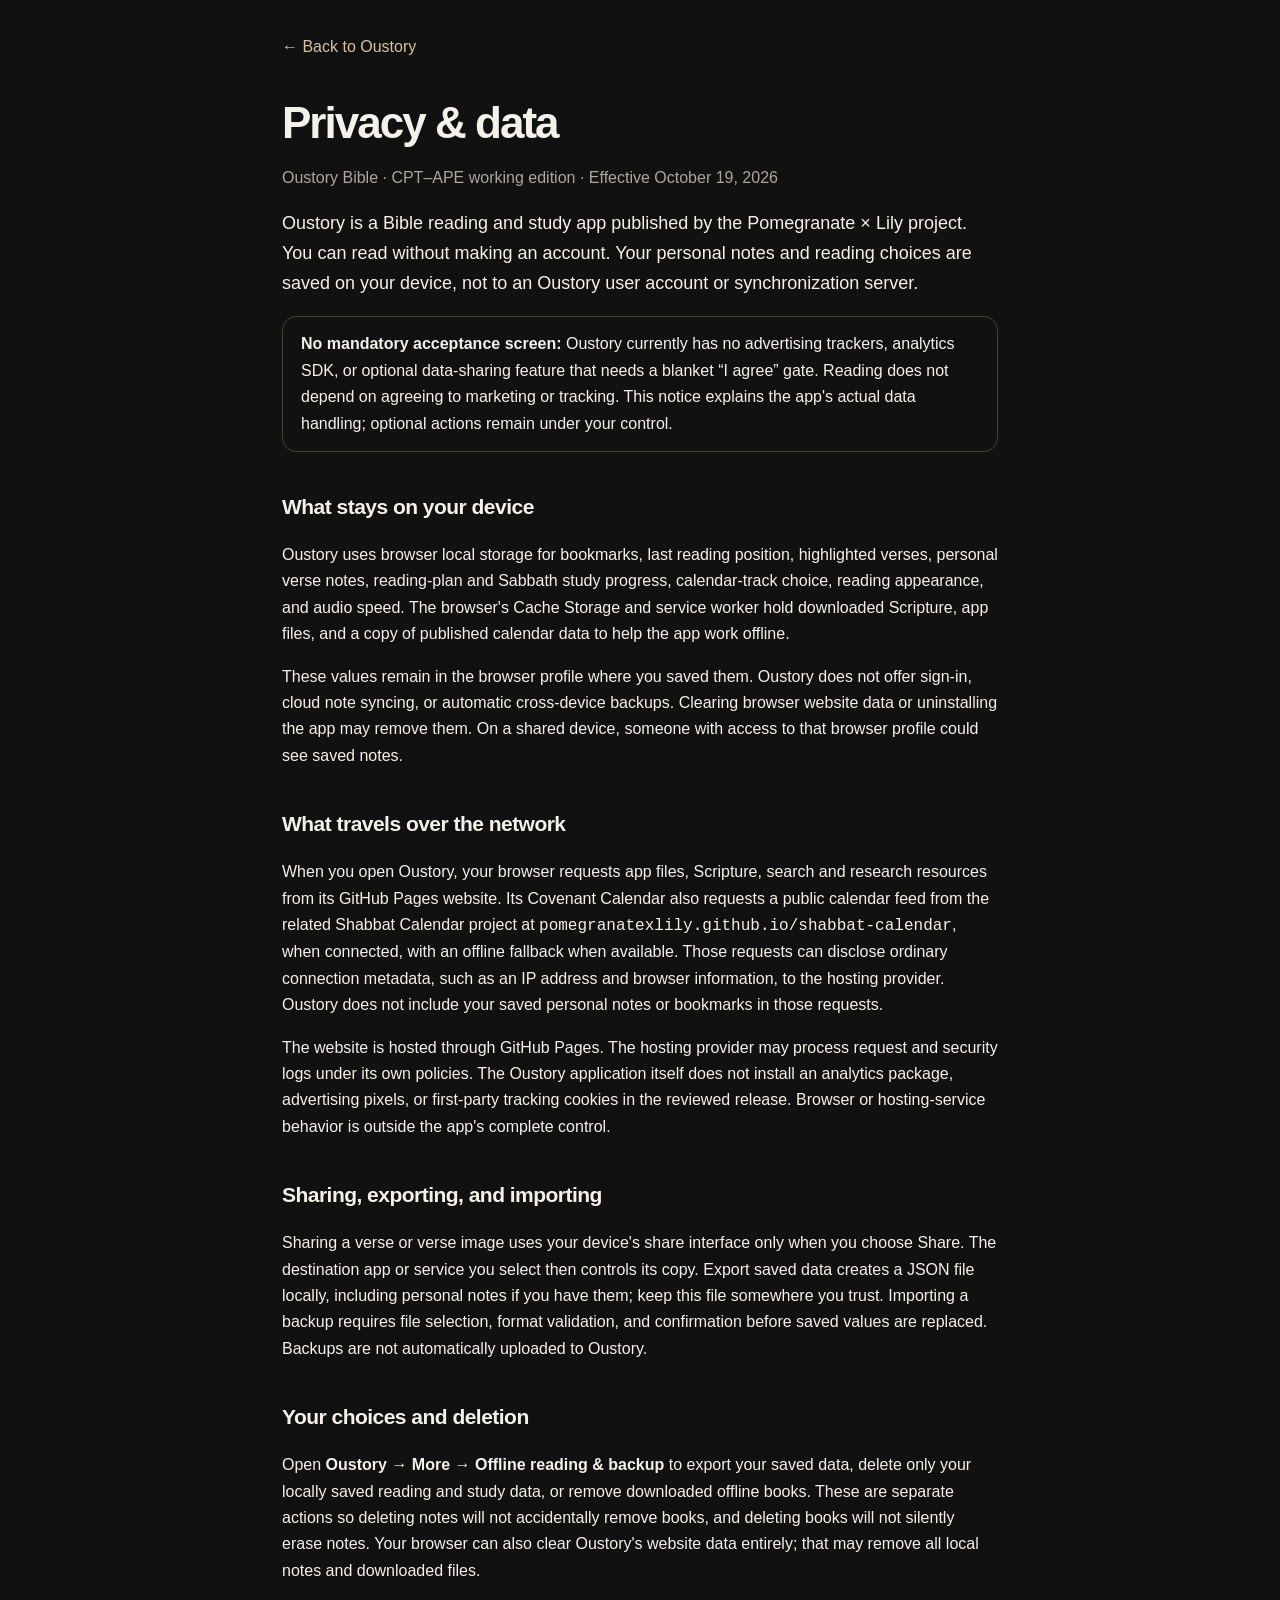
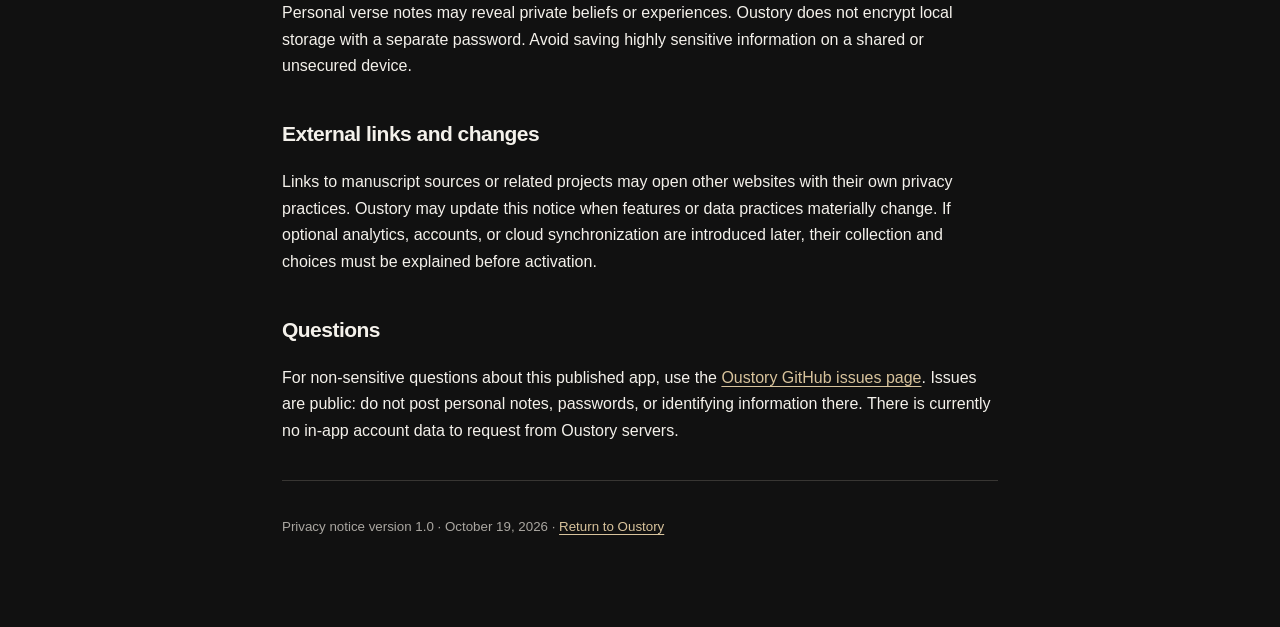
==== privacy.html @ 7c0a4c0f "Publish Oustory privacy notice covering device storage, hosting, calendar and user controls" ====
<!doctype html>
<html lang="en">
<head>
<meta charset="utf-8">
<meta name="viewport" content="width=device-width,initial-scale=1">
<meta name="theme-color" content="#111111">
<meta name="referrer" content="no-referrer">
<meta http-equiv="Content-Security-Policy" content="default-src 'self'; script-src 'self'; style-src 'self' 'unsafe-inline'; img-src 'self' data: blob:; font-src 'self'; connect-src 'self' https://pomegranatexlily.github.io; object-src 'none'; base-uri 'none'; form-action 'self'; frame-src 'none'">
<title>Privacy &amp; Data — Oustory Bible</title>
<meta name="description" content="How Oustory Bible stores reading progress, notes, downloads, and backups on your device.">
<style>
:root{color-scheme:dark;font-family:-apple-system,BlinkMacSystemFont,"Segoe UI",sans-serif;background:#111;color:#f4f1eb}
*{box-sizing:border-box}body{margin:0;line-height:1.65}main{max-width:760px;margin:auto;padding:24px 22px 88px}
a{color:#d8c39c;text-underline-offset:3px}a:hover{color:white}a:focus-visible{outline:2px solid #d8c39c;outline-offset:4px}
.back{display:inline-flex;padding:10px 0;min-height:44px;align-items:center;text-decoration:none;color:#d8c39c}
h1{font-size:clamp(30px,6vw,44px);line-height:1.15;letter-spacing:-.045em;margin:28px 0 14px}
h2{font-size:21px;letter-spacing:-.025em;margin-top:38px}p,li{font-size:16px}ul{padding-left:25px}
.subtitle,small{color:#aaa7a1}.lede{font-size:18px}.callout{padding:14px 18px;border:1px solid #45413b;border-radius:14px}
footer{padding-top:32px;color:#aaa7a1;border-top:1px solid #383633;margin-top:36px}
</style>
</head>
<body>
<main>
<a class="back" href="./">← Back to Oustory</a>
<h1>Privacy &amp; data</h1>
<p class="subtitle">Oustory Bible · CPT–APE working edition · Effective October 19, 2026</p>
<p class="lede">Oustory is a Bible reading and study app published by the Pomegranate × Lily project. You can read without making an account. Your personal notes and reading choices are saved on your device, not to an Oustory user account or synchronization server.</p>
<p class="callout"><strong>No mandatory acceptance screen:</strong> Oustory currently has no advertising trackers, analytics SDK, or optional data-sharing feature that needs a blanket “I agree” gate. Reading does not depend on agreeing to marketing or tracking. This notice explains the app's actual data handling; optional actions remain under your control.</p>
<h2>What stays on your device</h2>
<p>Oustory uses browser local storage for bookmarks, last reading position, highlighted verses, personal verse notes, reading-plan and Sabbath study progress, calendar-track choice, reading appearance, and audio speed. The browser's Cache Storage and service worker hold downloaded Scripture, app files, and a copy of published calendar data to help the app work offline.</p>
<p>These values remain in the browser profile where you saved them. Oustory does not offer sign-in, cloud note syncing, or automatic cross-device backups. Clearing browser website data or uninstalling the app may remove them. On a shared device, someone with access to that browser profile could see saved notes.</p>
<h2>What travels over the network</h2>
<p>When you open Oustory, your browser requests app files, Scripture, search and research resources from its GitHub Pages website. Its Covenant Calendar also requests a public calendar feed from the related Shabbat Calendar project at <code>pomegranatexlily.github.io/shabbat-calendar</code>, when connected, with an offline fallback when available. Those requests can disclose ordinary connection metadata, such as an IP address and browser information, to the hosting provider. Oustory does not include your saved personal notes or bookmarks in those requests.</p>
<p>The website is hosted through GitHub Pages. The hosting provider may process request and security logs under its own policies. The Oustory application itself does not install an analytics package, advertising pixels, or first-party tracking cookies in the reviewed release. Browser or hosting-service behavior is outside the app's complete control.</p>
<h2>Sharing, exporting, and importing</h2>
<p>Sharing a verse or verse image uses your device's share interface only when you choose Share. The destination app or service you select then controls its copy. Export saved data creates a JSON file locally, including personal notes if you have them; keep this file somewhere you trust. Importing a backup requires file selection, format validation, and confirmation before saved values are replaced. Backups are not automatically uploaded to Oustory.</p>
<h2>Your choices and deletion</h2>
<p>Open <strong>Oustory → More → Offline reading &amp; backup</strong> to export your saved data, delete only your locally saved reading and study data, or remove downloaded offline books. These are separate actions so deleting notes will not accidentally remove books, and deleting books will not silently erase notes. Your browser can also clear Oustory's website data entirely; that may remove all local notes and downloaded files.</p>
<p>Personal verse notes may reveal private beliefs or experiences. Oustory does not encrypt local storage with a separate password. Avoid saving highly sensitive information on a shared or unsecured device.</p>
<h2>External links and changes</h2>
<p>Links to manuscript sources or related projects may open other websites with their own privacy practices. Oustory may update this notice when features or data practices materially change. If optional analytics, accounts, or cloud synchronization are introduced later, their collection and choices must be explained before activation.</p>
<h2>Questions</h2>
<p>For non-sensitive questions about this published app, use the <a href="https://github.com/pomegranatexlily/cpt-bible-app/issues" target="_blank" rel="noopener noreferrer">Oustory GitHub issues page</a>. Issues are public: do not post personal notes, passwords, or identifying information there. There is currently no in-app account data to request from Oustory servers.</p>
<footer><small>Privacy notice version 1.0 · October 19, 2026 · <a href="./">Return to Oustory</a></small></footer>
</main>
</body>
</html>
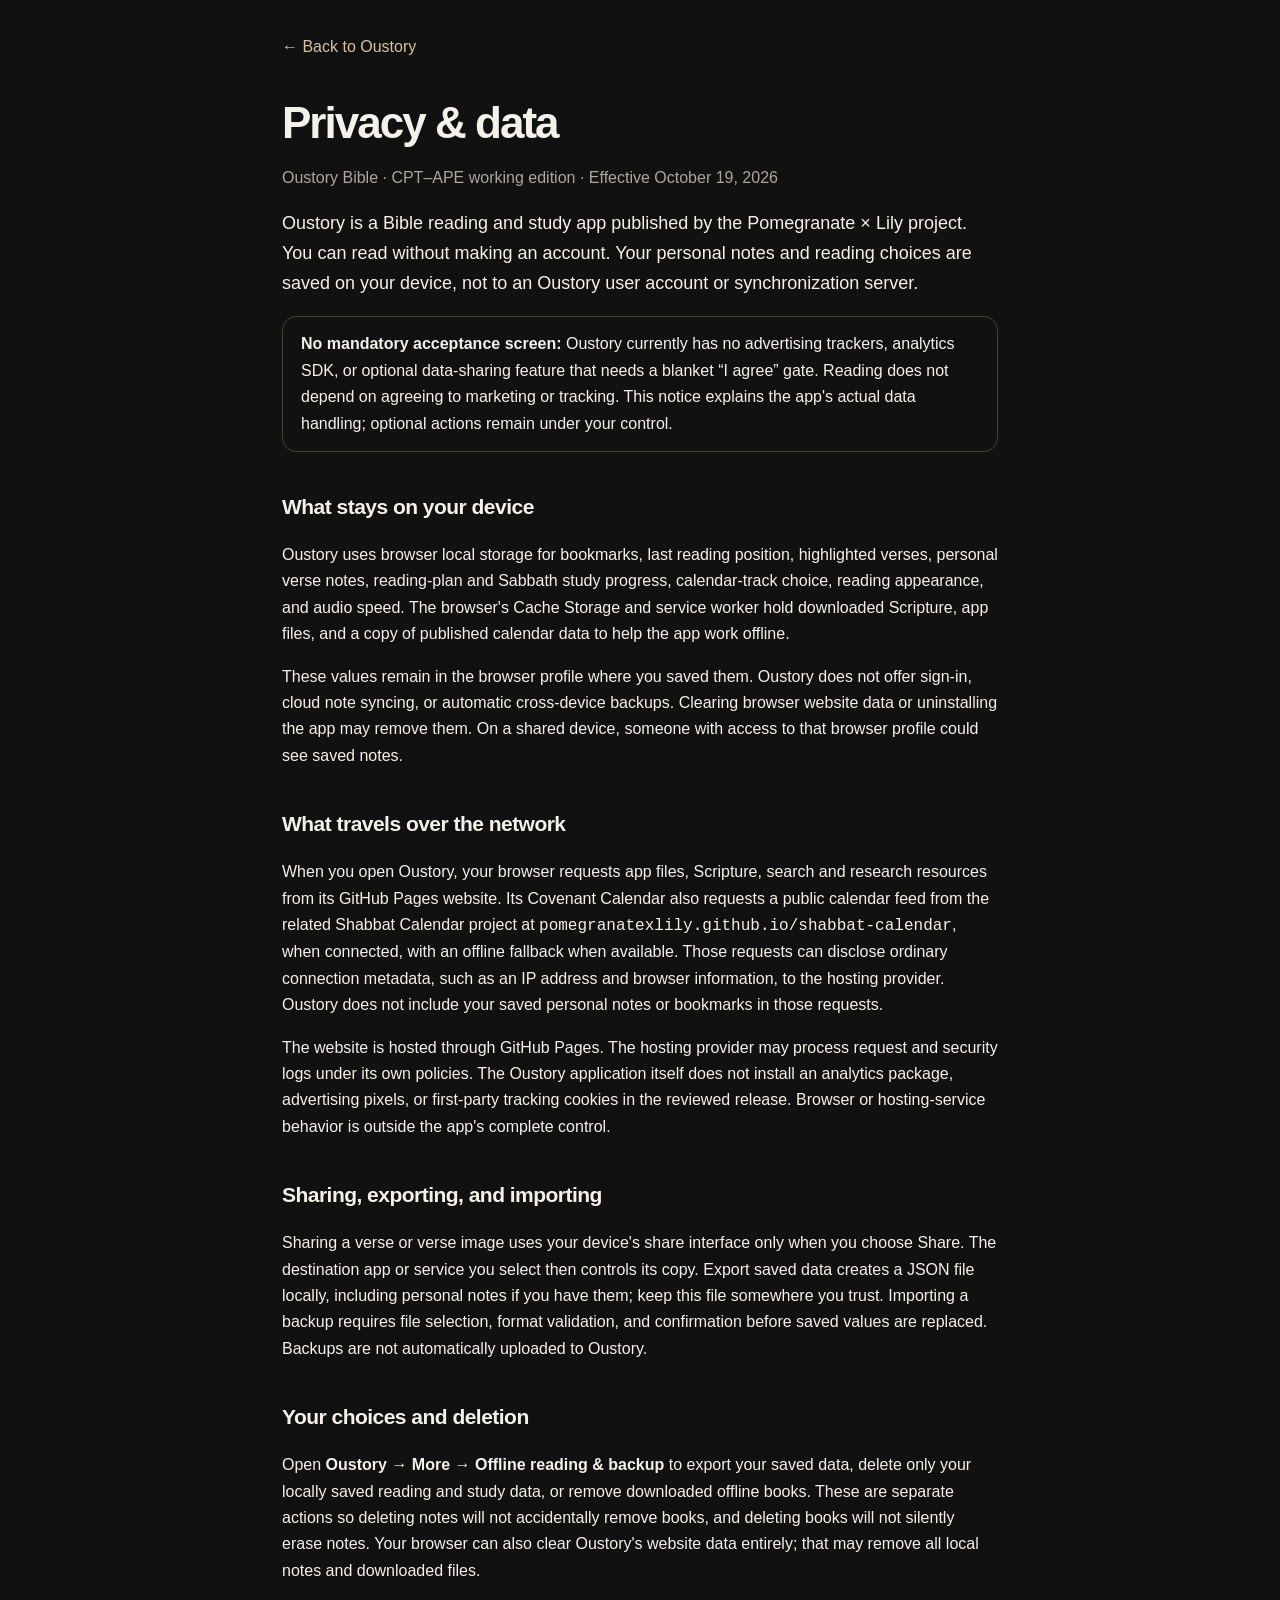
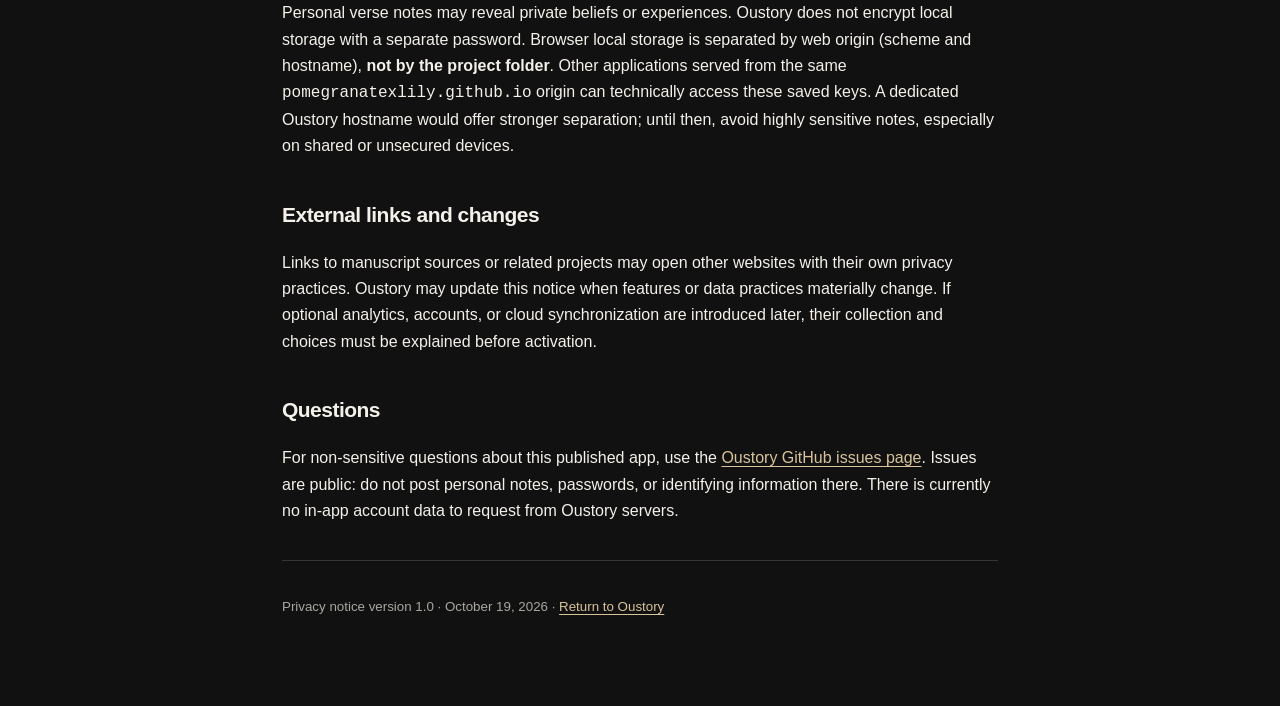
==== commit 0fbdd1a2: "Disclose cross-project GitHub Pages origin and local-storage isolation risk" ====
--- a/privacy.html
+++ b/privacy.html
@@ -36,7 +36,7 @@
 <p>Sharing a verse or verse image uses your device's share interface only when you choose Share. The destination app or service you select then controls its copy. Export saved data creates a JSON file locally, including personal notes if you have them; keep this file somewhere you trust. Importing a backup requires file selection, format validation, and confirmation before saved values are replaced. Backups are not automatically uploaded to Oustory.</p>
 <h2>Your choices and deletion</h2>
 <p>Open <strong>Oustory → More → Offline reading &amp; backup</strong> to export your saved data, delete only your locally saved reading and study data, or remove downloaded offline books. These are separate actions so deleting notes will not accidentally remove books, and deleting books will not silently erase notes. Your browser can also clear Oustory's website data entirely; that may remove all local notes and downloaded files.</p>
-<p>Personal verse notes may reveal private beliefs or experiences. Oustory does not encrypt local storage with a separate password. Avoid saving highly sensitive information on a shared or unsecured device.</p>
+<p>Personal verse notes may reveal private beliefs or experiences. Oustory does not encrypt local storage with a separate password. Browser local storage is separated by web origin (scheme and hostname), <strong>not by the project folder</strong>. Other applications served from the same <code>pomegranatexlily.github.io</code> origin can technically access these saved keys. A dedicated Oustory hostname would offer stronger separation; until then, avoid highly sensitive notes, especially on shared or unsecured devices.</p>
 <h2>External links and changes</h2>
 <p>Links to manuscript sources or related projects may open other websites with their own privacy practices. Oustory may update this notice when features or data practices materially change. If optional analytics, accounts, or cloud synchronization are introduced later, their collection and choices must be explained before activation.</p>
 <h2>Questions</h2>
